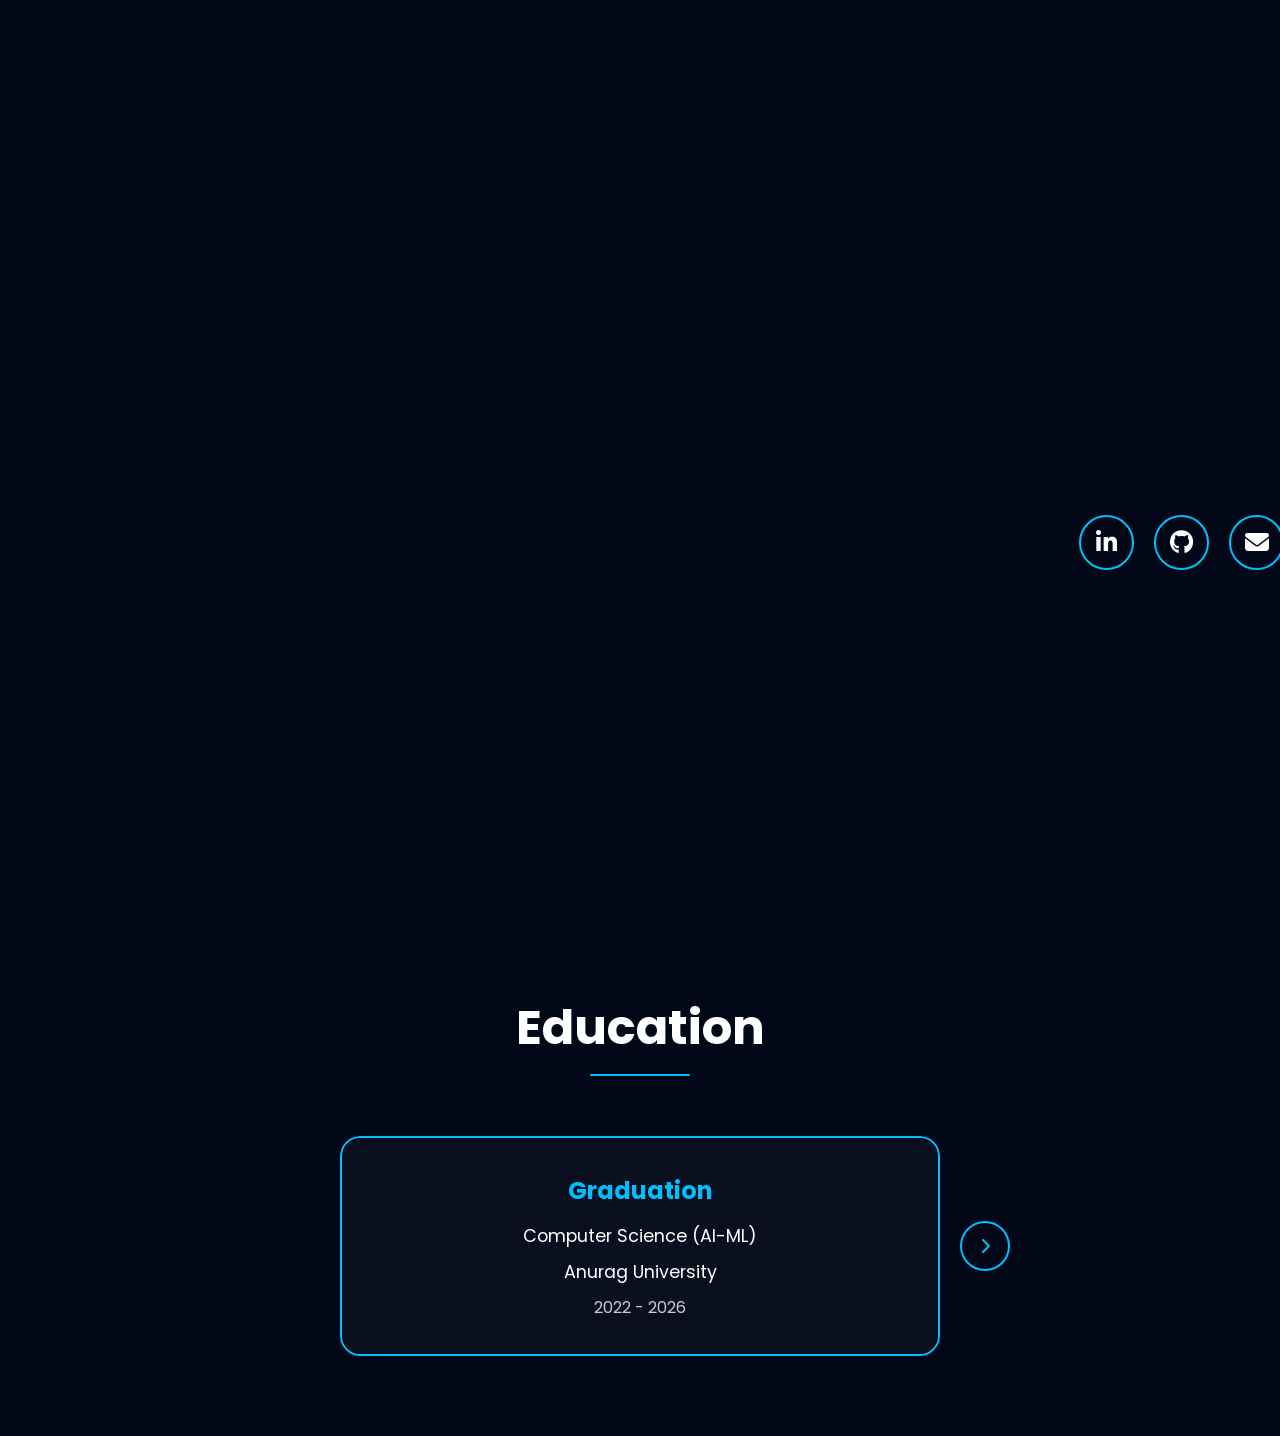
==== Portfolio/index.html @ e8d5b196 "Resume Updated" ====
<!DOCTYPE html>
<html lang="en">

    <head>
        <meta charset="UTF-8">
        <meta name="viewport" content="width=device-width, initial-scale=1.0">
        <title>Abhiram Portfolio</title>

        <link rel="stylesheet"
              href="https://cdnjs.cloudflare.com/ajax/libs/font-awesome/6.5.2/css/all.min.css">

        <link rel="stylesheet" href="style.css">
    </head>

    <body>

        <header>

            <nav class="navbar">


                <div class="logo">
                    Abhiram<span>.</span>
                </div>

                <ul class="nav-menu">
                    <li><a href="#" class="active">Home</a></li>
                    <li><a href="about.html">About</a></li>
                    <li><a href="experience.html">Experience</a></li>
                    <li><a href="projects.html">Projects</a></li>
                    <li><a href="skills.html">Skills</a></li>
                    <li><a href="contact.html">Contact</a></li>    
                </ul>

                
        
            </nav>

        </header>

        <section class="hero">

                <div class="hero-content">

                    <p class="intro">
                        Hello, I'm
                    </p>

                    <h1>
                        Abhiram Pasupunoori
                    </h1>

                    <h2>
                        Computer Science Graduate       
                        <br>(AI-ML)
                    </h2>

                    <p class="description">
                        Passionate about Java development, web technologies,
                        and building practical software solutions. I enjoy
                        turning ideas into clean, efficient and user-friendly
                        applications.
                    </p>

                    <div class="hero-buttons">

                        <a href="projects.html" class="project-btn">
                            <i class="fa-solid fa-arrow-right"></i>
                            View My Projects
                        </a>

                        <a href="https://drive.google.com/file/d/1ygHZJ8LLjUH2ce1LqSnngbZtbEJej1fi/view" download class="download-btn">
                            <i class="fa-solid fa-download"></i>
                             Download Resume
                        </a>

                    </div>

                </div>

                <div class="hero-image">

                    <div class="image-circle">

                        <img src="images/abhi.jpg"
                            alt="Profile Photo">

                    </div>

                    <div class="small-circle"></div>

                    <div class="dots">
                        <span></span>
                        <span></span>
                        <span></span>
                        <span></span>
                        <span></span>
                        <span></span>
                        <span></span>
                        <span></span>
                        <span></span>
                        <span></span>
                        <span></span>
                        <span></span>
                        <span></span>
                        <span></span>
                        <span></span>
                        <span></span>
                        <span></span>
                        <span></span>
                        <span></span>
                        <span></span>
                    </div>

                </div>

                <div class="social-icons">

                    <a href="https://www.linkedin.com/in/abhiram-pasupunoori19/"
                        target="_blank">
                        <i class="fab fa-linkedin-in"></i>
                    </a>

                    <a href="https://github.com/AbhiramPasupunoori"
                        target="_blank">
                        <i class="fab fa-github"></i>
                    </a>

                    <a href="https://mail.google.com/mail/?view=cm&fs=1&to=abhi.ram9258@gmail.com" target="_blank">
                        <i class="fas fa-envelope"></i>
                        </a>
                </div>

                
        </section>

        <section class="education">

                <h2 class="education-title">Education</h2>

                <div class="slider-wrapper">

                <button class="slider-btn prev-btn" onclick="prevSlide()">
                    <i class="fa-solid fa-chevron-left"></i>
                </button>

                <div class="slider-container">

                    <div class="education-slider">

                        <div class="edu-card">
                            <h3>Graduation</h3>
                            <p>Computer Science (AI-ML)</p>
                            <p>Anurag University</p>
                            <span>2022 - 2026</span>
                        </div>

                        <div class="edu-card">
                            <h3>Intermediate</h3>
                            <p>Excellencia Junior College</p>
                            <span>2020 - 2022</span>
                        </div>

                        <div class="edu-card">
                            <h3>Secondary Education</h3>
                            <p>Sree Vidyanikethan International School</p>
                            <span>2019 - 2020</span>
                        </div>

                    </div>

                </div>

                <button class="slider-btn next-btn" onclick="nextSlide()">
                    <i class="fa-solid fa-chevron-right"></i>
                </button>

            </div>

        </section>

        <script>

            const slider = document.querySelector('.education-slider');
            const cards = document.querySelectorAll('.edu-card');

            const prevBtn = document.querySelector('.prev-btn');
            const nextBtn = document.querySelector('.next-btn');

            let currentIndex = 0;

            function updateSlider() {

                slider.style.transform = `translateX(-${currentIndex * 100}%)`;

                prevBtn.style.visibility =
                    currentIndex === 0 ? 'hidden' : 'visible';

                nextBtn.style.visibility =
                    currentIndex === cards.length - 1 ? 'hidden' : 'visible';
            }

            function nextSlide() {
                if (currentIndex < cards.length - 1) {
                    currentIndex++;
                    updateSlider();
                }
            }

            function prevSlide() {
                if (currentIndex > 0) {
                    currentIndex--;
                    updateSlider();
                }
            }

            updateSlider();

        </script>
                
    </body>

</html>
---- Portfolio/style.css ----
@import url('https://fonts.googleapis.com/css2?family=Poppins:wght@300;400;500;600;700;800&display=swap');

/* =========================================================
   GLOBAL STYLES AND VARIABLES
========================================================= */

:root {
    --primary-color: #00BFFF;
    --secondary-color: #0099FF;
    --background-color: #020817;
    --text-color: #ffffff;
    --muted-text: #d1d5db;
    --card-background: rgba(255, 255, 255, 0.03);
    --card-border: rgba(0, 191, 255, 0.25);
    --primary-glow: rgba(0, 191, 255, 0.4);
}

* {
    margin: 0;
    padding: 0;
    box-sizing: border-box;
    font-family: 'Poppins', sans-serif;
    -webkit-tap-highlight-color: transparent;
}

html {
    scroll-behavior: smooth;
}

body {
    background: var(--background-color);
    color: var(--text-color);
    min-height: 100vh;
    overflow-x: hidden;
}

img {
    max-width: 100%;
    display: block;
}

a,
button {
    touch-action: manipulation;
}

button,
input,
textarea {
    font: inherit;
}

/* =========================================================
   DESKTOP VIEW STYLES
========================================================= */

/* =========================
   NAVBAR
========================= */

.navbar {
    width: 90%;
    margin: auto;
    padding: 30px min(80px, 5%);
    display: flex;
    justify-content: space-between;
    align-items: center;
    gap: 30px;
}

.logo {
    font-size: 3rem;
    font-weight: 700;
    color: white;
    text-decoration: none;
    cursor: pointer;
    transition:
        color 0.3s ease,
        opacity 0.3s ease,
        transform 0.3s ease;
}

.logo span {
    color: var(--primary-color);
}

.logo:hover,
.logo:focus-visible {
    color: var(--primary-color);
    opacity: 0.9;
    transform: translateY(-2px);
}

.nav-links,
.nav-menu {
    display: flex;
    align-items: center;
    list-style: none;
    gap: 50px;
}

.nav-links li,
.nav-menu li {
    list-style: none;
}

.nav-links a,
.nav-menu a {
    text-decoration: none;
    color: white;
    font-weight: 600;
    font-size: 1.1rem;
    position: relative;
    transition:
        color 0.3s ease,
        transform 0.3s ease;
}

.nav-menu a {
    font-weight: 500;
}

.nav-links a:hover,
.nav-links a:focus-visible,
.nav-menu a:hover,
.nav-menu a:focus-visible,
.nav-menu a.active {
    color: var(--primary-color);
    transform: translateY(-2px);
}

.nav-links a::after,
.nav-menu a::after {
    content: '';
    position: absolute;
    width: 0;
    height: 2px;
    background: var(--primary-color);
    left: 0;
    bottom: -10px;
    border-radius: 10px;
    transition: width 0.3s ease;
}

.nav-links a:hover::after,
.nav-links a:focus-visible::after,
.nav-menu a:hover::after,
.nav-menu a:focus-visible::after,
.nav-menu a.active::after {
    width: 100%;
}

.resume-nav-btn {
    padding: 15px 30px;
    border: 2px solid var(--primary-color);
    border-radius: 15px;
    color: white;
    text-decoration: none;
    white-space: nowrap;
    transition:
        background-color 0.3s ease,
        color 0.3s ease,
        transform 0.3s ease,
        box-shadow 0.3s ease;
}

.resume-nav-btn:hover,
.resume-nav-btn:focus-visible {
    background: var(--primary-color);
    color: var(--background-color);
    transform: translateY(-4px);
    box-shadow: 0 8px 25px var(--primary-glow);
}

/* =========================
   HERO SECTION
========================= */

.hero {
    width: 90%;
    margin: auto;
    min-height: calc(100vh - 120px);
    display: flex;
    align-items: center;
    justify-content: space-between;
    gap: 50px;
}

.hero-content {
    flex: 1;
}

.intro {
    color: var(--primary-color);
    font-size: 1.5rem;
    margin-bottom: 15px;
}

.hero-content h1 {
    font-size: 4.5rem;
    font-weight: 700;
    line-height: 1.1;
    margin-bottom: 15px;
}

.hero-content h1 span {
    color: var(--primary-color);
}

.hero-content h2 {
    color: var(--primary-color);
    font-size: 2.5rem;
    margin-bottom: 25px;
}

.description {
    color: var(--muted-text);
    font-size: 1.2rem;
    line-height: 1.7;
    max-width: 550px;
    margin-bottom: 40px;
}

/* =========================
   HERO BUTTONS
========================= */

.hero-buttons {
    display: flex;
    flex-direction: row;
    align-items: center;
    justify-content: flex-start;
    gap: 20px;
    margin-top: 40px;
    flex-wrap: nowrap;
    width: 100%;
}

.project-btn,
.download-btn {
    text-decoration: none;
    padding: 18px 30px;
    border-radius: 15px;
    font-size: 1.1rem;
    font-weight: 600;
    white-space: nowrap;
    display: inline-flex;
    align-items: center;
    justify-content: center;
    gap: 10px;
    position: relative;
    overflow: hidden;
    transition:
        transform 0.3s ease,
        color 0.3s ease,
        background-color 0.3s ease,
        border-color 0.3s ease,
        box-shadow 0.3s ease;
}

.project-btn {
    background: linear-gradient(
        90deg,
        var(--primary-color),
        var(--secondary-color)
    );
    color: white;
    border: 2px solid transparent;
}

.download-btn {
    border: 2px solid var(--primary-color);
    color: white;
    background: transparent;
}

.project-btn::before,
.download-btn::before {
    content: '';
    position: absolute;
    top: 0;
    left: -120%;
    width: 100%;
    height: 100%;
    background: linear-gradient(
        90deg,
        transparent,
        rgba(255, 255, 255, 0.25),
        transparent
    );
    transition: left 0.6s ease;
}

.project-btn:hover::before,
.project-btn:focus-visible::before,
.download-btn:hover::before,
.download-btn:focus-visible::before {
    left: 120%;
}

.project-btn:hover,
.project-btn:focus-visible,
.download-btn:hover,
.download-btn:focus-visible {
    transform: translateY(-5px);
    box-shadow: 0 10px 30px var(--primary-glow);
}

.download-btn:hover,
.download-btn:focus-visible {
    background: var(--primary-color);
    color: var(--background-color);
}

/* =========================
   SOCIAL ICONS
========================= */

.social-icons {
    display: flex;
    gap: 20px;
    margin-top: 40px;
}

.social-icons a {
    width: 55px;
    height: 55px;
    border: 2px solid var(--primary-color);
    border-radius: 50%;
    display: flex;
    justify-content: center;
    align-items: center;
    color: white;
    font-size: 24px;
    text-decoration: none;
    transition:
        background-color 0.3s ease,
        color 0.3s ease,
        transform 0.3s ease,
        box-shadow 0.3s ease;
}

.social-icons a:hover,
.social-icons a:focus-visible {
    background: var(--primary-color);
    color: var(--background-color);
    transform: translateY(-5px) rotate(5deg);
    box-shadow: 0 8px 25px var(--primary-glow);
}

/* =========================
   HERO IMAGE
========================= */

.hero-image {
    --profile-size: 350px;

    flex: 1;
    margin-left: 40px;
    display: flex;
    justify-content: center;
    align-items: center;
    position: relative;
    min-height: var(--profile-size);
    isolation: isolate;
}

.image-circle {
    width: var(--profile-size);
    height: var(--profile-size);
    border-radius: 50%;
    border: 5px solid #66D9FF;
    overflow: hidden;
    box-shadow:
        0 0 20px var(--primary-color),
        0 0 50px rgba(0, 191, 255, 0.5);
    animation: float 4s ease-in-out infinite;
    position: relative;
    z-index: 1;
    transition:
        transform 0.4s ease,
        box-shadow 0.4s ease;
}

.image-circle:hover,
.image-circle:focus-within {
    box-shadow:
        0 0 30px var(--primary-color),
        0 0 70px rgba(0, 191, 255, 0.65);
}

.image-circle img {
    width: 100%;
    height: 100%;
    object-fit: cover;
    transition: transform 0.5s ease;
}

.image-circle:hover img,
.image-circle:focus-within img {
    transform: scale(1.05);
}

.small-circle {
    width: calc(var(--profile-size) * 0.18);
    height: calc(var(--profile-size) * 0.18);
    border-radius: 50%;
    background: #008CFF;
    position: absolute;
    left: calc(
        50% - (var(--profile-size) / 2) -
        (var(--profile-size) * 0.03)
    );
    bottom: calc(
        50% - (var(--profile-size) / 2) +
        (var(--profile-size) * 0.12)
    );
    box-shadow: 0 0 25px var(--primary-color);
    z-index: 3;
    pointer-events: none;
    animation: pulseGlow 2.5s ease-in-out infinite;
}

.dots {
    position: absolute;
    top: calc(
        50% - (var(--profile-size) / 2) +
        (var(--profile-size) * 0.18)
    );
    right: calc(
        50% - (var(--profile-size) / 2) -
        (var(--profile-size) * 0.09)
    );
    display: grid;
    grid-template-columns: repeat(
        5,
        calc(var(--profile-size) * 0.043)
    );
    gap: calc(var(--profile-size) * 0.051);
    z-index: 2;
    pointer-events: none;
}

.dots span {
    width: calc(var(--profile-size) * 0.02);
    height: calc(var(--profile-size) * 0.02);
    border-radius: 50%;
    background: var(--primary-color);
    animation: dotsPulse 1.8s ease-in-out infinite;
}

.dots span:nth-child(2n) {
    animation-delay: 0.2s;
}

.dots span:nth-child(3n) {
    animation-delay: 0.4s;
}

/* =========================
   SECTION HEADINGS
========================= */

.section-heading,
.education-title,
.about-title,
.section-title,
.experience-title,
.projects-title,
.skills-title,
.contact-title {
    text-align: center;
    font-size: 3rem;
    color: white;
    margin-bottom: 60px;
    position: relative;
}

.section-heading::after,
.education-title::after,
.about-title::after,
.section-title::after,
.experience-title::after,
.projects-title::after,
.skills-title::after,
.contact-title::after {
    content: '';
    display: block;
    width: 100px;
    height: 2px;
    background: var(--primary-color);
    margin: 10px auto 0;
    border-radius: 10px;
}

/* =========================
   EDUCATION SECTION
========================= */

.education {
    padding: 80px 10%;
    display: flex;
    flex-direction: column;
    align-items: center;
}

.slider-wrapper {
    display: flex;
    align-items: center;
    justify-content: center;
    gap: 20px;
    width: 100%;
}

.slider-container {
    width: 100%;
    max-width: 600px;
    overflow: hidden;
    border-radius: 20px;
}

.education-slider {
    display: flex;
    transition: transform 0.5s ease;
    will-change: transform;
}

.edu-card {
    min-width: 100%;
    height: 220px;
    background: var(--card-background);
    border: 2px solid var(--primary-color);
    border-radius: 20px;
    display: flex;
    flex-direction: column;
    justify-content: center;
    align-items: center;
    text-align: center;
    padding: 25px;
    transition:
        transform 0.35s ease,
        box-shadow 0.35s ease,
        background-color 0.35s ease;
}

.edu-card:hover,
.edu-card:focus-within {
    transform: translateY(-6px);
    background: rgba(0, 191, 255, 0.06);
    box-shadow: 0 10px 30px var(--primary-glow);
}

.edu-card h3 {
    color: var(--primary-color);
    font-size: 1.5rem;
    margin-bottom: 15px;
}

.edu-card p {
    color: white;
    font-size: 1.1rem;
    margin-bottom: 10px;
}

.edu-card span {
    color: #cccccc;
}

.slider-btn {
    width: 50px;
    height: 50px;
    min-width: 50px;
    padding: 0;
    border-radius: 50%;
    border: 2px solid var(--primary-color);
    background: transparent;
    color: var(--primary-color);
    cursor: pointer;
    flex-shrink: 0;
    display: inline-flex;
    align-items: center;
    justify-content: center;
    line-height: 1;
    transition:
        background-color 0.3s ease,
        color 0.3s ease,
        transform 0.3s ease,
        box-shadow 0.3s ease;
}

.slider-btn:hover,
.slider-btn:focus-visible {
    background: var(--primary-color);
    color: var(--background-color);
    transform: scale(1.08);
    box-shadow: 0 6px 20px var(--primary-glow);
}

/* =========================
   ABOUT SECTION
========================= */

.about-section {
    padding: 120px 10% 60px;
    text-align: center;
}

.about-subtitle {
    color: var(--primary-color);
    margin-bottom: 50px;
    font-size: 1.5rem;
}

.about-content {
    max-width: 900px;
    margin: auto;
}

.about-content p {
    color: var(--muted-text);
    font-size: 1.15rem;
    line-height: 1.9;
    margin-bottom: 25px;
    transition:
        color 0.3s ease,
        transform 0.3s ease;
}

.about-content p:hover {
    color: white;
    transform: translateY(-2px);
}

/* =========================
   HOBBIES SECTION
========================= */

.hobbies {
    padding: 80px 10%;
}

.hobbies-container {
    display: grid;
    grid-template-columns: repeat(
        auto-fit,
        minmax(280px, 1fr)
    );
    gap: 30px;
    max-width: 1000px;
    margin: 0 auto;
}

.hobby-card {
    background: rgba(255, 255, 255, 0.05);
    border: 2px solid rgba(0, 191, 255, 0.3);
    border-radius: 20px;
    padding: 30px 25px;
    text-align: center;
    color: white;
    backdrop-filter: blur(10px);
    -webkit-backdrop-filter: blur(10px);
    transition:
        transform 0.35s ease,
        border-color 0.35s ease,
        box-shadow 0.35s ease,
        background-color 0.35s ease;
}

.hobby-card:hover,
.hobby-card:focus-within {
    transform: translateY(-8px);
    border-color: var(--primary-color);
    background: rgba(0, 191, 255, 0.07);
    box-shadow: 0 0 20px rgba(0, 191, 255, 0.4);
}

.hobby-card i {
    font-size: 2rem;
    color: var(--primary-color);
    margin-bottom: 15px;
    transition: transform 0.35s ease;
}

.hobby-card:hover i,
.hobby-card:focus-within i {
    transform: scale(1.15) rotate(5deg);
}

.hobby-card p {
    color: var(--muted-text);
    line-height: 1.6;
}

/* =========================
   CERTIFICATIONS SECTION
========================= */

.certifications {
    padding: 80px 10%;
}

.certificate-container {
    display: grid;
    grid-template-columns: repeat(
        auto-fit,
        minmax(250px, 1fr)
    );
    gap: 30px;
    max-width: 1400px;
    margin: 0 auto;
}

.certificate-card {
    background: var(--card-background);
    border: 2px solid rgba(0, 191, 255, 0.3);
    border-radius: 25px;
    padding: 40px 30px;
    text-align: center;
    backdrop-filter: blur(10px);
    -webkit-backdrop-filter: blur(10px);
    transition:
        transform 0.35s ease,
        border-color 0.35s ease,
        box-shadow 0.35s ease,
        background-color 0.35s ease;
}

.certificate-card:hover,
.certificate-card:focus-within {
    transform: translateY(-10px);
    border-color: var(--primary-color);
    background: rgba(0, 191, 255, 0.06);
    box-shadow: 0 0 25px rgba(0, 191, 255, 0.4);
}

.certificate-card i {
    font-size: 3rem;
    color: var(--primary-color);
    margin-bottom: 20px;
    transition: transform 0.35s ease;
}

.certificate-card:hover i,
.certificate-card:focus-within i {
    transform: translateY(-5px) scale(1.1);
}

.certificate-card h3 {
    margin-bottom: 15px;
}

.certificate-card p {
    color: #cccccc;
}

/* =========================
   EXPERIENCE SECTION
========================= */

.experience {
    padding: 120px 10%;
}

.experience-title {
    margin-bottom: 80px;
}

.experience-container {
    position: relative;
    max-width: 1000px;
    margin: auto;
}

.experience-container::before {
    content: '';
    position: absolute;
    left: 30px;
    top: 0;
    width: 4px;
    height: 100%;
    background: rgba(0, 191, 255, 0.3);
    border-radius: 10px;
}

.experience-card {
    position: relative;
    margin-bottom: 50px;
    margin-left: 80px;
    padding: 30px;
    background: var(--card-background);
    border: 2px solid rgba(0, 191, 255, 0.2);
    border-radius: 20px;
    transition:
        transform 0.35s ease,
        border-color 0.35s ease,
        box-shadow 0.35s ease,
        background-color 0.35s ease;
}

.experience-card:hover,
.experience-card:focus-within {
    transform: translateY(-10px);
    border-color: var(--primary-color);
    background: rgba(0, 191, 255, 0.05);
    box-shadow: 0 0 20px rgba(0, 191, 255, 0.3);
}

.experience-icon {
    position: absolute;
    left: -67px;
    top: 35px;
    width: 50px;
    height: 50px;
    border-radius: 50%;
    background: var(--primary-color);
    display: flex;
    align-items: center;
    justify-content: center;
    color: white;
    box-shadow: 0 0 18px rgba(0, 191, 255, 0.5);
    transition:
        transform 0.35s ease,
        box-shadow 0.35s ease;
}

.experience-card:hover .experience-icon,
.experience-card:focus-within .experience-icon {
    transform: scale(1.1) rotate(8deg);
    box-shadow: 0 0 28px rgba(0, 191, 255, 0.75);
}

.experience-header {
    display: flex;
    justify-content: space-between;
    align-items: center;
    width: 100%;
    flex-wrap: wrap;
    gap: 10px;
}

.experience-header h2 {
    margin: 0;
}

.experience-date {
    color: var(--primary-color);
    font-weight: 600;
}

.experience-content h2 {
    margin: 15px 0 5px;
}

.experience-content h3 {
    color: var(--muted-text);
    margin-bottom: 15px;
}

.experience-content p {
    color: var(--muted-text);
    line-height: 1.8;
}

/* =========================
   PROJECTS SECTION
========================= */

.projects {
    padding: 120px 10%;
    min-height: 100vh;
}

.projects-title {
    margin-bottom: 80px;
}

.projects-container {
    display: grid;
    grid-template-columns: repeat(2, 1fr);
    gap: 35px;
}

.project-card {
    background: var(--card-background);
    border: 2px solid rgba(0, 191, 255, 0.2);
    border-radius: 25px;
    padding: 35px;
    backdrop-filter: blur(10px);
    -webkit-backdrop-filter: blur(10px);
    text-align: center;
    position: relative;
    overflow: hidden;
    transition:
        transform 0.35s ease,
        border-color 0.35s ease,
        box-shadow 0.35s ease,
        background-color 0.35s ease;
}

.project-card::before {
    content: '';
    position: absolute;
    top: -100%;
    left: -100%;
    width: 200%;
    height: 200%;
    background: radial-gradient(
        circle,
        rgba(0, 191, 255, 0.08),
        transparent 55%
    );
    opacity: 0;
    transition:
        opacity 0.4s ease,
        transform 0.4s ease;
}

.project-card:hover,
.project-card:focus-within {
    transform: translateY(-10px);
    border-color: var(--primary-color);
    background: rgba(0, 191, 255, 0.04);
    box-shadow: 0 0 25px rgba(0, 191, 255, 0.3);
}

.project-card:hover::before,
.project-card:focus-within::before {
    opacity: 1;
    transform: translate(20%, 20%);
}

.project-content {
    display: flex;
    flex-direction: column;
    align-items: center;
    position: relative;
    z-index: 1;
}

.project-content h2 {
    margin-bottom: 20px;
    font-size: 1.8rem;
}

.project-link {
    text-decoration: none;
    color: var(--primary-color);
    display: inline-flex;
    align-items: center;
    gap: 10px;
    transition:
        color 0.3s ease,
        transform 0.3s ease;
}

.project-link:hover,
.project-link:focus-visible {
    color: white;
    transform: translateY(-2px);
}

.project-link i {
    font-size: 0.9rem;
    transition: transform 0.3s ease;
}

.project-link:hover i,
.project-link:focus-visible i {
    transform: translateX(5px);
}

.project-content p {
    color: var(--muted-text);
    line-height: 1.8;
    margin-bottom: 25px;
    max-width: 90%;
}

.tech-stack {
    display: flex;
    justify-content: center;
    flex-wrap: wrap;
    gap: 12px;
}

.tech-stack span {
    background: rgba(0, 191, 255, 0.15);
    color: var(--primary-color);
    padding: 8px 16px;
    border-radius: 20px;
    font-size: 0.9rem;
    font-weight: 500;
    transition:
        background-color 0.3s ease,
        color 0.3s ease,
        transform 0.3s ease,
        box-shadow 0.3s ease;
}

.tech-stack span:hover,
.tech-stack span:focus-visible {
    background: var(--primary-color);
    color: white;
    transform: translateY(-3px);
    box-shadow: 0 5px 15px rgba(0, 191, 255, 0.3);
}

/* =========================
   SKILLS SECTION
========================= */

.skills {
    padding: 120px 10%;
    min-height: 100vh;
}

.skills-container {
    display: grid;
    grid-template-columns: repeat(
        auto-fit,
        minmax(280px, 1fr)
    );
    gap: 35px;
}

.skill-card {
    background: var(--card-background);
    border: 2px solid rgba(0, 191, 255, 0.2);
    border-radius: 25px;
    padding: 40px 30px;
    text-align: center;
    transition:
        transform 0.35s ease,
        border-color 0.35s ease,
        box-shadow 0.35s ease,
        background-color 0.35s ease;
}

.skill-card:hover,
.skill-card:focus-within {
    transform: translateY(-10px);
    border-color: var(--primary-color);
    background: rgba(0, 191, 255, 0.05);
    box-shadow: 0 0 25px rgba(0, 191, 255, 0.3);
}

.skill-card i {
    font-size: 3rem;
    color: var(--primary-color);
    margin-bottom: 25px;
    transition: transform 0.35s ease;
}

.skill-card:hover i,
.skill-card:focus-within i {
    transform: scale(1.12) rotate(5deg);
}

.skill-card h2 {
    margin-bottom: 25px;
    font-size: 1.5rem;
    color: white;
}

.skill-tags {
    display: flex;
    flex-wrap: wrap;
    justify-content: center;
    gap: 12px;
}

.skill-tags span {
    background: rgba(0, 191, 255, 0.15);
    color: var(--primary-color);
    padding: 10px 18px;
    border-radius: 25px;
    font-size: 0.9rem;
    transition:
        background-color 0.3s ease,
        color 0.3s ease,
        transform 0.3s ease,
        box-shadow 0.3s ease;
}

.skill-tags span:hover,
.skill-tags span:focus-visible {
    background: var(--primary-color);
    color: white;
    transform: translateY(-3px);
    box-shadow: 0 5px 15px rgba(0, 191, 255, 0.25);
}

/* =========================
   FORMS
========================= */

input,
textarea {
    width: 100%;
    padding: 13px 15px;
    margin-top: 10px;
    margin-bottom: 20px;
    color: white;
    background: rgba(255, 255, 255, 0.04);
    border: 2px solid rgba(0, 191, 255, 0.25);
    border-radius: 12px;
    outline: none;
    resize: vertical;
    transition:
        border-color 0.3s ease,
        box-shadow 0.3s ease,
        background-color 0.3s ease;
}

input:focus,
textarea:focus {
    border-color: var(--primary-color);
    background: rgba(0, 191, 255, 0.05);
    box-shadow: 0 0 18px rgba(0, 191, 255, 0.25);
}

button {
    padding: 10px 20px;
    border: none;
    border-radius: 25px;
    cursor: pointer;
    transition:
        transform 0.3s ease,
        background-color 0.3s ease,
        color 0.3s ease,
        box-shadow 0.3s ease;
}

button:hover,
button:focus-visible {
    transform: scale(1.05);
}

/* =========================
   CONTACT SECTION
========================= */

.contact {
    padding: 120px 10%;
    min-height: 100vh;
}

.contact-subtitle {
    text-align: center;
    max-width: 700px;
    margin: 0 auto 60px;
    color: var(--muted-text);
}

.contact-container {
    display: grid !important;
    grid-template-columns: repeat(
        auto-fit,
        minmax(280px, 1fr)
    ) !important;
    gap: 30px;
    max-width: 1000px;
    margin: 0 auto;
}

.contact-card {
    width: 100%;
    display: flex;
    align-items: center;
    gap: 20px;
    padding: 30px;
    background: var(--card-background);
    border: 2px solid rgba(0, 191, 255, 0.2);
    border-radius: 20px;
    transition:
        transform 0.35s ease,
        border-color 0.35s ease,
        box-shadow 0.35s ease,
        background-color 0.35s ease;
}

.contact-card:hover,
.contact-card:focus-within {
    transform: translateY(-10px);
    border-color: var(--primary-color);
    background: rgba(0, 191, 255, 0.05);
    box-shadow: 0 0 20px rgba(0, 191, 255, 0.3);
}

.contact-card i {
    font-size: 2rem;
    color: var(--primary-color);
    transition: transform 0.35s ease;
}

.contact-card:hover i,
.contact-card:focus-within i {
    transform: scale(1.15) rotate(5deg);
}

.contact-card h3 {
    margin-bottom: 5px;
    color: white;
}

.contact-card p,
.contact-card a {
    color: var(--muted-text);
    text-decoration: none;
}

.contact-card a {
    transition: color 0.3s ease;
}

.contact-card a:hover,
.contact-card a:focus-visible {
    color: var(--primary-color);
}

/* =========================
   THEME BUTTON
========================= */

#theme-toggle {
    font-family:
        Arial,
        "Apple Color Emoji",
        "Segoe UI Emoji",
        sans-serif;
    font-size: 24px;
    transition:
        transform 0.3s ease,
        color 0.3s ease,
        background-color 0.3s ease;
}

#theme-toggle:hover,
#theme-toggle:focus-visible {
    transform: rotate(20deg) scale(1.1);
}

/* =========================================================
   GENERAL ANIMATIONS
========================================================= */

@keyframes float {
    0%,
    100% {
        transform: translateY(0);
    }

    50% {
        transform: translateY(-15px);
    }
}

@keyframes fadeIn {
    from {
        opacity: 0;
        transform: translateY(30px);
    }

    to {
        opacity: 1;
        transform: translateY(0);
    }
}

@keyframes smoothAppear {
    from {
        opacity: 0;
        transform: translateY(30px);
    }

    to {
        opacity: 1;
        transform: translateY(0);
    }
}

@keyframes pulseGlow {
    0%,
    100% {
        transform: scale(1);
        box-shadow: 0 0 20px var(--primary-color);
    }

    50% {
        transform: scale(1.08);
        box-shadow: 0 0 35px var(--primary-color);
    }
}

@keyframes dotsPulse {
    0%,
    100% {
        opacity: 0.45;
        transform: scale(0.8);
    }

    50% {
        opacity: 1;
        transform: scale(1.15);
    }
}

/* =========================================================
   TABLET AND SMALL LAPTOP VIEW
   1200px AND BELOW
========================================================= */

@media (max-width: 1200px) {
    .navbar {
        flex-direction: column;
        gap: 25px;
    }

    .nav-menu,
    .nav-links {
        flex-wrap: wrap;
        justify-content: center;
        gap: 25px;
    }

    .hero {
        flex-direction: column;
        text-align: center;
        padding: 50px 0;
        min-height: auto;
    }

    .hero-content {
        order: 3;
    }

    .hero-image {
        --profile-size: min(350px, 74vw);

        order: 2;
        margin-left: 0;
        width: 100%;
        flex: 0 0 auto;
        margin-top: 10px;
    }

    .hero-buttons,
    .social-icons {
        justify-content: center;
    }

    .social-icons {
        order: 1;
        margin: 10px 0 5px;
    }

    .description {
        margin-left: auto;
        margin-right: auto;
    }

    .hero-content h1 {
        font-size: 4rem;
    }

    .hero-content h2 {
        font-size: 2.5rem;
    }
}

/* =========================================================
   TABLET VIEW
   992px AND BELOW
========================================================= */

@media (max-width: 992px) {
    .projects-container {
        grid-template-columns: 1fr;
    }

    .projects,
    .skills,
    .contact,
    .experience,
    .about-section,
    .certifications,
    .hobbies {
        padding-left: 5%;
        padding-right: 5%;
    }

    .projects,
    .skills,
    .contact,
    .experience,
    .about-section {
        padding-top: 80px;
        padding-bottom: 80px;
    }

    .section-heading,
    .education-title,
    .about-title,
    .section-title,
    .experience-title,
    .projects-title,
    .skills-title,
    .contact-title {
        font-size: 2.5rem;
    }
}

/* =========================================================
   MOBILE VIEW
   768px AND BELOW
========================================================= */

@media (max-width: 768px) {
    .navbar {
        width: 100%;
        padding: 24px 6% 10px;
    }

    .logo {
        font-size: 2.6rem;
    }

    .nav-menu,
    .nav-links {
        gap: 22px 28px;
        max-width: 430px;
    }

    .nav-menu a,
    .nav-links a {
        font-size: 1rem;
    }

    .resume-nav-btn {
        padding: 12px 23px;
        border-radius: 13px;
    }

    .hero {
        width: 100%;
        gap: 32px;
        padding: 38px 6% 64px;
    }

    .hero-content h1 {
        font-size: 3rem;
    }

    .hero-content h2 {
        font-size: 2rem;
    }

    .intro {
        font-size: 1.3rem;
    }

    .description {
        font-size: 1.1rem;
    }

    .project-btn,
    .download-btn {
        padding: 14px 22px;
        border-radius: 13px;
        font-size: 1rem;
    }

    .hero-image {
        --profile-size: min(310px, 78vw);

        overflow: visible;
    }

    .small-circle {
        width: calc(var(--profile-size) * 0.18);
        height: calc(var(--profile-size) * 0.18);
        left: calc(
            50% - (var(--profile-size) / 2) -
            (var(--profile-size) * 0.03)
        );
        bottom: calc(
            50% - (var(--profile-size) / 2) +
            (var(--profile-size) * 0.12)
        );
    }

    .dots {
        top: calc(
            50% - (var(--profile-size) / 2) +
            (var(--profile-size) * 0.18)
        );
        right: calc(
            50% - (var(--profile-size) / 2) -
            (var(--profile-size) * 0.09)
        );
    }

    .social-icons {
        gap: 18px;
    }

    .social-icons a {
        width: 52px;
        height: 52px;
        font-size: 22px;
    }

    .education {
        padding: 70px 5%;
    }

    .slider-wrapper {
        position: relative;
        max-width: 430px;
        gap: 0;
        flex-wrap: nowrap;
        justify-content: center;
        padding: 0 40px;
    }

    .slider-container {
        flex: 1 1 auto;
        max-width: 100%;
    }

    .edu-card {
        min-height: 285px;
        height: auto;
        padding: 36px 28px;
        border-radius: 24px;
    }

    .edu-card h3 {
        font-size: 1.65rem;
    }

    .edu-card p {
        font-size: 1.18rem;
    }

    .slider-btn {
        position: absolute;
        top: 50%;
        z-index: 3;
        width: 34px;
        height: 34px;
        min-width: 34px;
        font-size: 0.8rem;
        background: var(--background-color);
        transform: translateY(-50%);
    }

    .slider-btn:hover,
    .slider-btn:focus-visible,
    .slider-btn:active {
        transform: translateY(-50%) scale(1.08);
    }

    .prev-btn {
        left: 0;
    }

    .next-btn {
        right: 0;
    }

    .experience-container::before {
        left: 20px;
    }

    .experience-card {
        margin-left: 50px;
        padding: 20px;
    }

    .experience-icon {
        left: -45px;
        width: 40px;
        height: 40px;
        font-size: 0.9rem;
    }

    .project-card {
        padding: 25px;
    }

    .project-content h2 {
        font-size: 1.5rem;
    }

    .project-content p {
        font-size: 0.95rem;
        max-width: 100%;
    }

    .contact-card {
        padding: 24px 20px;
    }

    /* MOBILE HOME PAGE LOAD ANIMATIONS */

    .navbar {
        animation: mobileFadeDown 0.7s ease-out both;
    }

    .hero-image {
        animation: mobileFadeUp 0.8s ease-out 0.15s both;
    }

    .hero-content .intro {
        animation: mobileFadeUp 0.7s ease-out 0.25s both;
    }

    .hero-content h1 {
        animation: mobileFadeUp 0.7s ease-out 0.35s both;
    }

    .hero-content h2 {
        animation: mobileFadeUp 0.7s ease-out 0.45s both;
    }

    .hero-content .description {
        animation: mobileFadeUp 0.7s ease-out 0.55s both;
    }

    .hero-content .hero-buttons {
        animation: mobileFadeUp 0.7s ease-out 0.65s both;
    }

    .hero-content .social-icons {
        animation: mobileFadeUp 0.7s ease-out 0.75s both;
    }

    /* MOBILE TAP ANIMATIONS */

    .logo:active {
        color: var(--primary-color);
        opacity: 0.9;
        transform: scale(0.97);
    }

    .nav-menu a:active,
    .nav-links a:active {
        color: var(--primary-color);
        transform: translateY(-2px);
    }

    .nav-menu a:active::after,
    .nav-links a:active::after {
        width: 100%;
    }

    .resume-nav-btn:active {
        background: var(--primary-color);
        color: var(--background-color);
        transform: translateY(-3px) scale(0.98);
    }

    .project-btn:active,
    .download-btn:active {
        transform: translateY(-4px) scale(0.97);
        box-shadow: 0 8px 25px var(--primary-glow);
    }

    .download-btn:active {
        background: var(--primary-color);
        color: var(--background-color);
    }

    .social-icons a:active {
        background: var(--primary-color);
        color: var(--background-color);
        transform: translateY(-4px) scale(0.95);
        box-shadow: 0 8px 25px var(--primary-glow);
    }

    .image-circle:active {
        box-shadow:
            0 0 30px var(--primary-color),
            0 0 70px rgba(0, 191, 255, 0.65);
    }

    .image-circle:active img {
        transform: scale(1.05);
    }

    .edu-card:active {
        transform: translateY(-6px);
        background: rgba(0, 191, 255, 0.06);
        box-shadow: 0 10px 30px var(--primary-glow);
    }

    .hobby-card:active {
        transform: translateY(-8px);
        border-color: var(--primary-color);
        background: rgba(0, 191, 255, 0.07);
        box-shadow: 0 0 20px rgba(0, 191, 255, 0.4);
    }

    .hobby-card:active i {
        transform: scale(1.15) rotate(5deg);
    }

    .certificate-card:active,
    .experience-card:active,
    .project-card:active,
    .skill-card:active {
        transform: translateY(-8px);
        border-color: var(--primary-color);
        background: rgba(0, 191, 255, 0.05);
        box-shadow: 0 0 25px rgba(0, 191, 255, 0.3);
    }

    .certificate-card:active i,
    .skill-card:active i {
        transform: scale(1.1) rotate(5deg);
    }

    .experience-card:active .experience-icon {
        transform: scale(1.1) rotate(8deg);
    }

    .contact-card:active {
        transform: translateY(-8px);
        border-color: var(--primary-color);
        background: rgba(0, 191, 255, 0.05);
        box-shadow: 0 0 20px rgba(0, 191, 255, 0.3);
    }

    .contact-card:active i {
        transform: scale(1.15) rotate(5deg);
    }

    .project-link:active {
        color: white;
        transform: translateY(-2px);
    }

    .project-link:active i {
        transform: translateX(5px);
    }

    .contact-card a:active {
        color: var(--primary-color);
    }

    .tech-stack span:active,
    .skill-tags span:active {
        background: var(--primary-color);
        color: white;
        transform: translateY(-3px) scale(0.97);
    }

    button:not(.slider-btn):active {
        transform: scale(0.97);
    }
}

/* =========================================================
   SMALL MOBILE VIEW
   480px AND BELOW
========================================================= */

@media (max-width: 480px) {
    .navbar {
        gap: 20px;
        padding-left: 5%;
        padding-right: 5%;
    }

    .logo {
        font-size: 2.25rem;
    }

    .nav-menu,
    .nav-links {
        gap: 18px 22px;
    }

    .nav-menu a,
    .nav-links a {
        font-size: 0.95rem;
    }

    .section-heading,
    .education-title,
    .about-title,
    .section-title,
    .experience-title,
    .projects-title,
    .skills-title,
    .contact-title {
        font-size: 2rem;
        margin-bottom: 45px;
    }

    .hero {
        padding: 30px 5% 56px;
    }

    .hero-content h1 {
        font-size: 2.5rem;
    }

    .hero-content h2 {
        font-size: 1.7rem;
    }

    .intro {
        font-size: 1.15rem;
    }

    .description {
        font-size: 1rem;
        line-height: 1.65;
    }

    .hero-image {
        --profile-size: min(280px, 82vw);
    }

    .education {
        padding-left: 2%;
        padding-right: 2%;
    }

    .slider-wrapper {
        padding: 0 38px;
    }

    .edu-card {
        min-height: 300px;
        padding: 38px 24px;
    }

    .edu-card h3 {
        font-size: 1.4rem;
    }

    .edu-card p {
        font-size: 1rem;
    }

    .slider-btn {
        width: 32px;
        height: 32px;
        min-width: 32px;
        font-size: 0.75rem;
    }

    .hero-buttons {
        flex-direction: column;
        width: 100%;
        max-width: 270px;
        margin-left: auto;
        margin-right: auto;
        gap: 14px;
    }

    .project-btn,
    .download-btn {
        width: min(100%, 245px);
        padding: 12px 16px;
        border-radius: 12px;
        font-size: 0.92rem;
        gap: 8px;
    }

    .social-icons a {
        width: 48px;
        height: 48px;
        font-size: 20px;
    }

    .experience-card {
        margin-left: 40px;
    }

    .experience-icon {
        left: -40px;
    }

    .experience-header {
        align-items: flex-start;
        flex-direction: column;
    }

    .project-card,
    .skill-card,
    .certificate-card {
        padding: 25px 20px;
    }

    .tech-stack span {
        padding: 6px 12px;
        font-size: 0.8rem;
    }

    .skill-tags span {
        padding: 8px 13px;
        font-size: 0.82rem;
    }

    .contact-container {
        grid-template-columns: 1fr !important;
    }

    .contact-card {
        gap: 15px;
    }

    .contact-card i {
        font-size: 1.7rem;
    }
}

/* =========================================================
   MOBILE ANIMATION KEYFRAMES
========================================================= */

@keyframes mobileFadeUp {
    from {
        opacity: 0;
        transform: translateY(35px);
    }

    to {
        opacity: 1;
        transform: translateY(0);
    }
}

@keyframes mobileFadeDown {
    from {
        opacity: 0;
        transform: translateY(-30px);
    }

    to {
        opacity: 1;
        transform: translateY(0);
    }
}

/* =========================================================
   TOUCH DEVICE INTERACTIONS
========================================================= */

@media (hover: none) and (pointer: coarse) {
    .logo:active {
        color: var(--primary-color);
        transform: scale(0.97);
    }

    .nav-menu a:active,
    .nav-links a:active {
        color: var(--primary-color);
    }

    .nav-menu a:active::after,
    .nav-links a:active::after {
        width: 100%;
    }

    .resume-nav-btn:active {
        background: var(--primary-color);
        color: var(--background-color);
        transform: translateY(-3px) scale(0.97);
    }

    .project-btn:active,
    .download-btn:active {
        transform: translateY(-4px) scale(0.97);
        box-shadow: 0 8px 25px var(--primary-glow);
    }

    .download-btn:active {
        background: var(--primary-color);
        color: var(--background-color);
    }

    .social-icons a:active {
        background: var(--primary-color);
        color: var(--background-color);
        transform: translateY(-4px) scale(0.95);
    }

    .slider-btn:active {
        background: var(--primary-color);
        color: var(--background-color);
    }

    .hobby-card:active,
    .certificate-card:active,
    .experience-card:active,
    .project-card:active,
    .skill-card:active,
    .contact-card:active,
    .edu-card:active {
        border-color: var(--primary-color);
        transform: translateY(-7px);
        box-shadow: 0 0 23px rgba(0, 191, 255, 0.35);
    }

    .project-link:active,
    .contact-card a:active {
        color: white;
    }

    .project-link:active i {
        transform: translateX(5px);
    }

    .tech-stack span:active,
    .skill-tags span:active {
        background: var(--primary-color);
        color: white;
        transform: translateY(-3px) scale(0.97);
    }
}

/* =========================================================
   DESKTOP HOME PAGE ANIMATION
   SAME FADE-UP STYLE AS MOBILE VIEW
========================================================= */

@media screen and (min-width: 769px) {
    /*
       Remove conflicting parent animations.
       Individual home-page elements animate separately.
    */

    .hero-content {
        opacity: 1 !important;
        transform: none !important;
        animation: none !important;
    }

    /* Navbar entrance */

    .navbar {
        opacity: 0;
        transform: translateY(-30px);
        animation:
            desktopHomeNavReveal
            0.8s
            ease-out
            forwards !important;
    }

    /* Logo entrance */

    .logo {
        opacity: 0;
        transform: translateY(-20px);
        animation:
            desktopHomeFadeDown
            0.6s
            ease-out
            0.15s
            forwards !important;
    }

    /* Navigation links entrance */

    .nav-menu li,
    .nav-links li {
        opacity: 0;
        transform: translateY(-20px);
        animation:
            desktopHomeFadeDown
            0.6s
            ease-out
            forwards !important;
    }

    .nav-menu li:nth-child(1),
    .nav-links li:nth-child(1) {
        animation-delay: 0.2s !important;
    }

    .nav-menu li:nth-child(2),
    .nav-links li:nth-child(2) {
        animation-delay: 0.3s !important;
    }

    .nav-menu li:nth-child(3),
    .nav-links li:nth-child(3) {
        animation-delay: 0.4s !important;
    }

    .nav-menu li:nth-child(4),
    .nav-links li:nth-child(4) {
        animation-delay: 0.5s !important;
    }

    .nav-menu li:nth-child(5),
    .nav-links li:nth-child(5) {
        animation-delay: 0.6s !important;
    }

    .nav-menu li:nth-child(6),
    .nav-links li:nth-child(6) {
        animation-delay: 0.7s !important;
    }

    .resume-nav-btn {
        opacity: 0;
        transform: translateY(-20px);
        animation:
            desktopHomeFadeDown
            0.6s
            ease-out
            0.65s
            forwards !important;
    }

    /* Profile image entrance */

    .hero-image {
        opacity: 0;
        transform: translateY(45px) scale(0.92);
        animation:
            desktopHomeImageReveal
            0.9s
            ease-out
            0.25s
            forwards !important;
    }

    /*
       Text, buttons and icons animate upward,
       matching the mobile home-page entrance style.
    */

    .hero-content .intro,
    .hero-content h1,
    .hero-content h2,
    .hero-content .description,
    .hero-content .hero-buttons,
    .hero-content .social-icons {
        opacity: 0;
        transform: translateY(35px);
        animation-name: desktopHomeFadeUp !important;
        animation-duration: 0.75s !important;
        animation-timing-function: ease-out !important;
        animation-fill-mode: forwards !important;
    }

    .hero-content .intro {
        animation-delay: 0.4s !important;
    }

    .hero-content h1 {
        animation-delay: 0.55s !important;
    }

    .hero-content h2 {
        animation-delay: 0.7s !important;
    }

    .hero-content .description {
        animation-delay: 0.85s !important;
    }

    .hero-content .hero-buttons {
        animation-delay: 1s !important;
    }

    .hero-content .social-icons {
        animation-delay: 1.15s !important;
    }

    /* Profile continues floating after entrance */

    .image-circle {
        animation:
            float
            4s
            ease-in-out
            1.2s
            infinite !important;
    }

    /* Decorative circle animation */

    .small-circle {
        animation:
            desktopHomeCirclePulse
            2.4s
            ease-in-out
            1.2s
            infinite !important;
    }

    /* Decorative dot animations */

    .dots span {
        animation:
            desktopHomeDotPulse
            1.8s
            ease-in-out
            infinite !important;
    }

    .dots span:nth-child(2n) {
        animation-delay: 0.2s !important;
    }

    .dots span:nth-child(3n) {
        animation-delay: 0.4s !important;
    }

    /* Desktop button hover animation */

    .project-btn,
    .download-btn {
        transition:
            transform 0.3s ease,
            box-shadow 0.3s ease,
            background-color 0.3s ease,
            color 0.3s ease !important;
    }

    .project-btn:hover,
    .download-btn:hover {
        transform: translateY(-6px) scale(1.03);
        box-shadow:
            0 10px 30px rgba(0, 191, 255, 0.4),
            0 0 20px rgba(0, 191, 255, 0.25);
    }

    /* Desktop social icon hover animation */

    .social-icons a {
        transition:
            transform 0.3s ease,
            background-color 0.3s ease,
            color 0.3s ease,
            box-shadow 0.3s ease !important;
    }

    .social-icons a:hover {
        background: var(--primary-color);
        color: var(--background-color);
        transform: translateY(-6px) scale(1.08);
        box-shadow: 0 8px 25px rgba(0, 191, 255, 0.45);
    }
}

/* =========================================================
   DESKTOP HOME PAGE KEYFRAMES
========================================================= */

@keyframes desktopHomeNavReveal {
    from {
        opacity: 0;
        transform: translateY(-30px);
    }

    to {
        opacity: 1;
        transform: translateY(0);
    }
}

@keyframes desktopHomeFadeDown {
    from {
        opacity: 0;
        transform: translateY(-20px);
    }

    to {
        opacity: 1;
        transform: translateY(0);
    }
}

@keyframes desktopHomeFadeUp {
    from {
        opacity: 0;
        transform: translateY(35px);
    }

    to {
        opacity: 1;
        transform: translateY(0);
    }
}

@keyframes desktopHomeImageReveal {
    from {
        opacity: 0;
        transform: translateY(45px) scale(0.92);
    }

    to {
        opacity: 1;
        transform: translateY(0) scale(1);
    }
}

@keyframes desktopHomeCirclePulse {
    0%,
    100% {
        transform: scale(1);
        box-shadow: 0 0 20px var(--primary-color);
    }

    50% {
        transform: scale(1.13);
        box-shadow:
            0 0 30px var(--primary-color),
            0 0 50px rgba(0, 191, 255, 0.6);
    }
}

@keyframes desktopHomeDotPulse {
    0%,
    100% {
        opacity: 0.4;
        transform: scale(0.8);
    }

    50% {
        opacity: 1;
        transform: scale(1.2);
    }
}

/* =========================================================
   REDUCED MOTION ACCESSIBILITY
========================================================= */

@media (prefers-reduced-motion: reduce) {
    html {
        scroll-behavior: auto;
    }

    *,
    *::before,
    *::after {
        animation-duration: 0.01ms !important;
        animation-delay: 0ms !important;
        animation-iteration-count: 1 !important;
        transition-duration: 0.01ms !important;
        scroll-behavior: auto !important;
    }
}
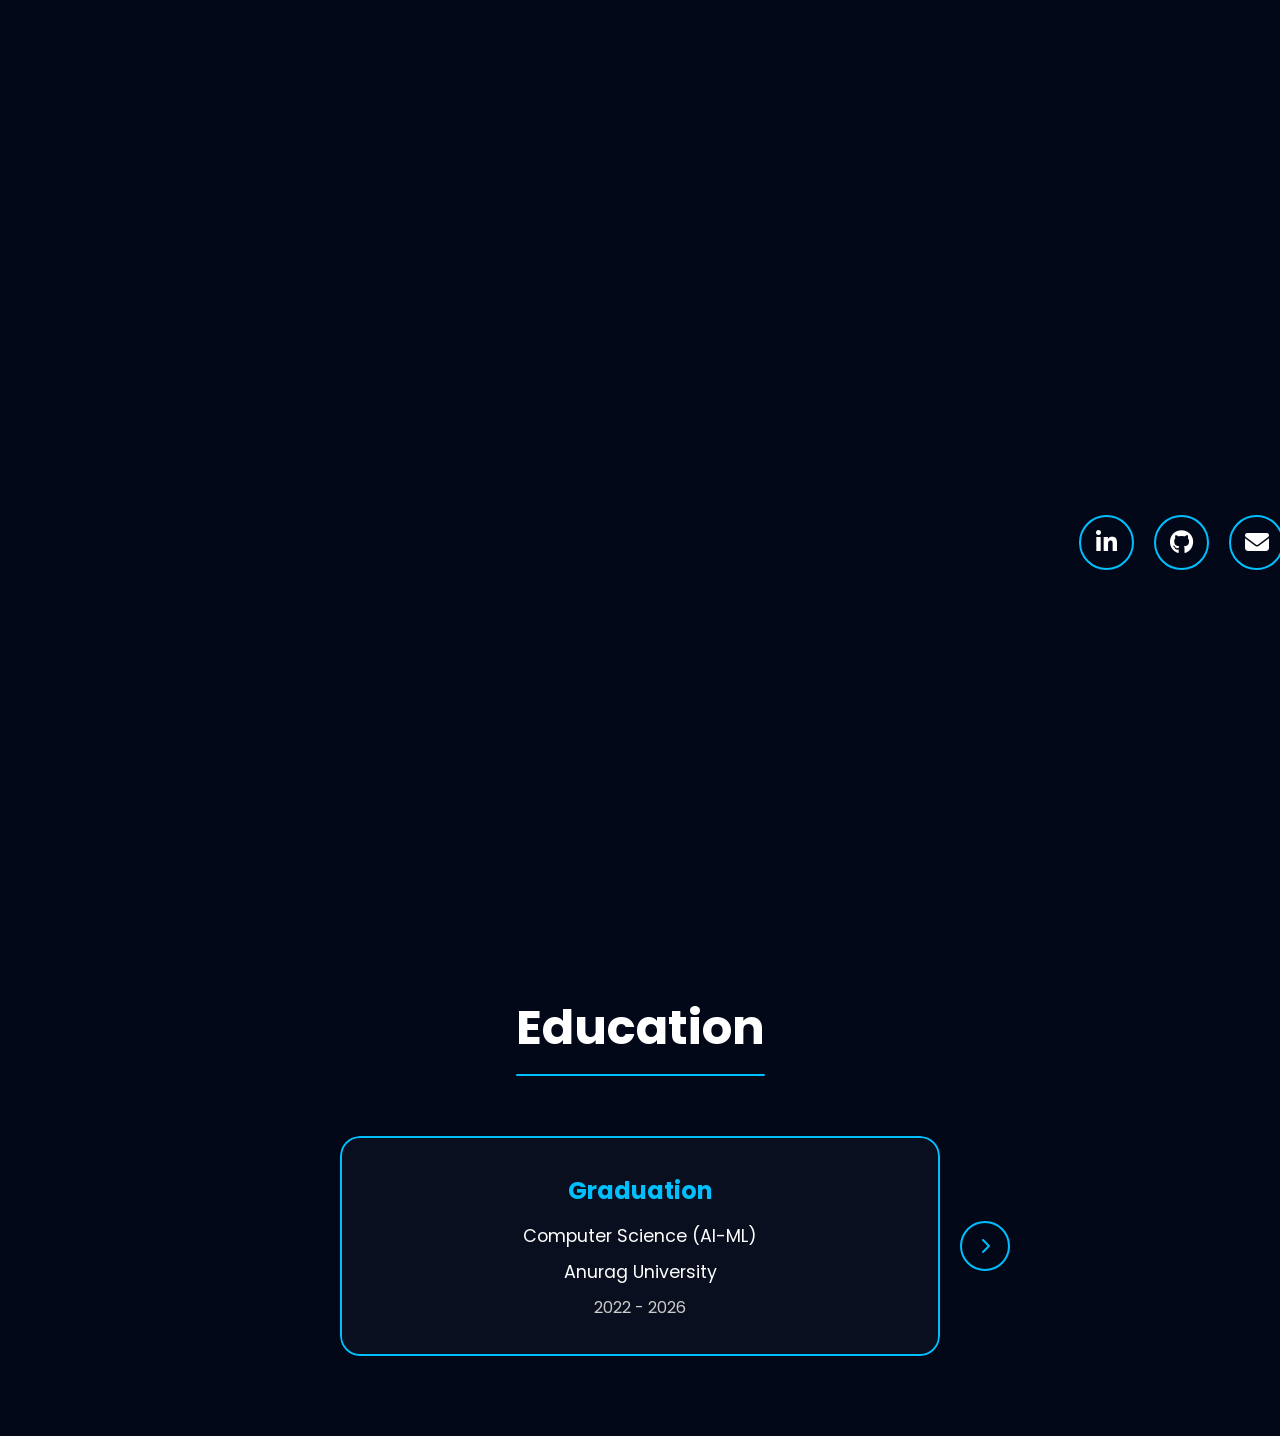
==== commit cb5f549d: "About page description updated" ====
--- a/Portfolio/index.html
+++ b/Portfolio/index.html
@@ -10,6 +10,7 @@
               href="https://cdnjs.cloudflare.com/ajax/libs/font-awesome/6.5.2/css/all.min.css">
 
         <link rel="stylesheet" href="style.css">
+        <script src="script.js"></script>
     </head>
 
     <body>
@@ -220,4 +221,4 @@
                 
     </body>
 
-</html>+</html>
--- a/Portfolio/style.css
+++ b/Portfolio/style.css
@@ -474,7 +474,11 @@
     font-size: 3rem;
     color: white;
     margin-bottom: 60px;
+    margin-left: auto;
+    margin-right: auto;
     position: relative;
+    width: fit-content;
+    max-width: 100%;
 }
 
 .section-heading::after,
@@ -487,11 +491,12 @@
 .contact-title::after {
     content: '';
     display: block;
-    width: 100px;
+    width: 100%;
     height: 2px;
     background: var(--primary-color);
-    margin: 10px auto 0;
+    margin: 10px 0 0;
     border-radius: 10px;
+    transform-origin: left center;
 }
 
 /* =========================
@@ -2338,6 +2343,94 @@
    REDUCED MOTION ACCESSIBILITY
 ========================================================= */
 
+/* =========================================================
+   SCROLL REVEAL
+========================================================= */
+
+.scroll-reveal-enabled .scroll-reveal-pending {
+    opacity: 0;
+    transform: translateY(42px) scale(0.98);
+    filter: blur(4px);
+    -webkit-filter: blur(4px);
+}
+
+.scroll-reveal-enabled .scroll-reveal-pending.section-heading::after,
+.scroll-reveal-enabled .scroll-reveal-pending.education-title::after,
+.scroll-reveal-enabled .scroll-reveal-pending.about-title::after,
+.scroll-reveal-enabled .scroll-reveal-pending.section-title::after,
+.scroll-reveal-enabled .scroll-reveal-pending.experience-title::after,
+.scroll-reveal-enabled .scroll-reveal-pending.projects-title::after,
+.scroll-reveal-enabled .scroll-reveal-pending.skills-title::after,
+.scroll-reveal-enabled .scroll-reveal-pending.contact-title::after {
+    transform: scaleX(0);
+}
+
+.scroll-reveal-enabled .scroll-reveal-active {
+    animation: scrollRevealUp 1.1s cubic-bezier(0.22, 1, 0.36, 1)
+        var(--reveal-delay, 0ms) both;
+    will-change: opacity, transform, filter;
+}
+
+.scroll-reveal-enabled .scroll-reveal-active.section-heading::after,
+.scroll-reveal-enabled .scroll-reveal-active.education-title::after,
+.scroll-reveal-enabled .scroll-reveal-active.about-title::after,
+.scroll-reveal-enabled .scroll-reveal-active.section-title::after,
+.scroll-reveal-enabled .scroll-reveal-active.experience-title::after,
+.scroll-reveal-enabled .scroll-reveal-active.projects-title::after,
+.scroll-reveal-enabled .scroll-reveal-active.skills-title::after,
+.scroll-reveal-enabled .scroll-reveal-active.contact-title::after {
+    animation: headingLineReveal 0.75s cubic-bezier(0.22, 1, 0.36, 1)
+        calc(var(--reveal-delay, 0ms) + 200ms) both;
+}
+
+@keyframes headingLineReveal {
+    from {
+        transform: scaleX(0);
+    }
+
+    to {
+        transform: scaleX(1);
+    }
+}
+
+@keyframes scrollRevealUp {
+    from {
+        opacity: 0;
+        transform: translateY(42px) scale(0.98);
+        filter: blur(4px);
+        -webkit-filter: blur(4px);
+    }
+
+    to {
+        opacity: 1;
+        transform: translateY(0) scale(1);
+        filter: blur(0);
+        -webkit-filter: blur(0);
+    }
+}
+
+@media screen and (max-width: 1024px) {
+    .scroll-reveal-enabled .scroll-reveal-pending {
+        transform: translateY(36px) scale(0.98);
+    }
+
+    @keyframes scrollRevealUp {
+        from {
+            opacity: 0;
+            transform: translateY(36px) scale(0.98);
+            filter: blur(4px);
+            -webkit-filter: blur(4px);
+        }
+
+        to {
+            opacity: 1;
+            transform: translateY(0) scale(1);
+            filter: blur(0);
+            -webkit-filter: blur(0);
+        }
+    }
+}
+
 @media (prefers-reduced-motion: reduce) {
     html {
         scroll-behavior: auto;
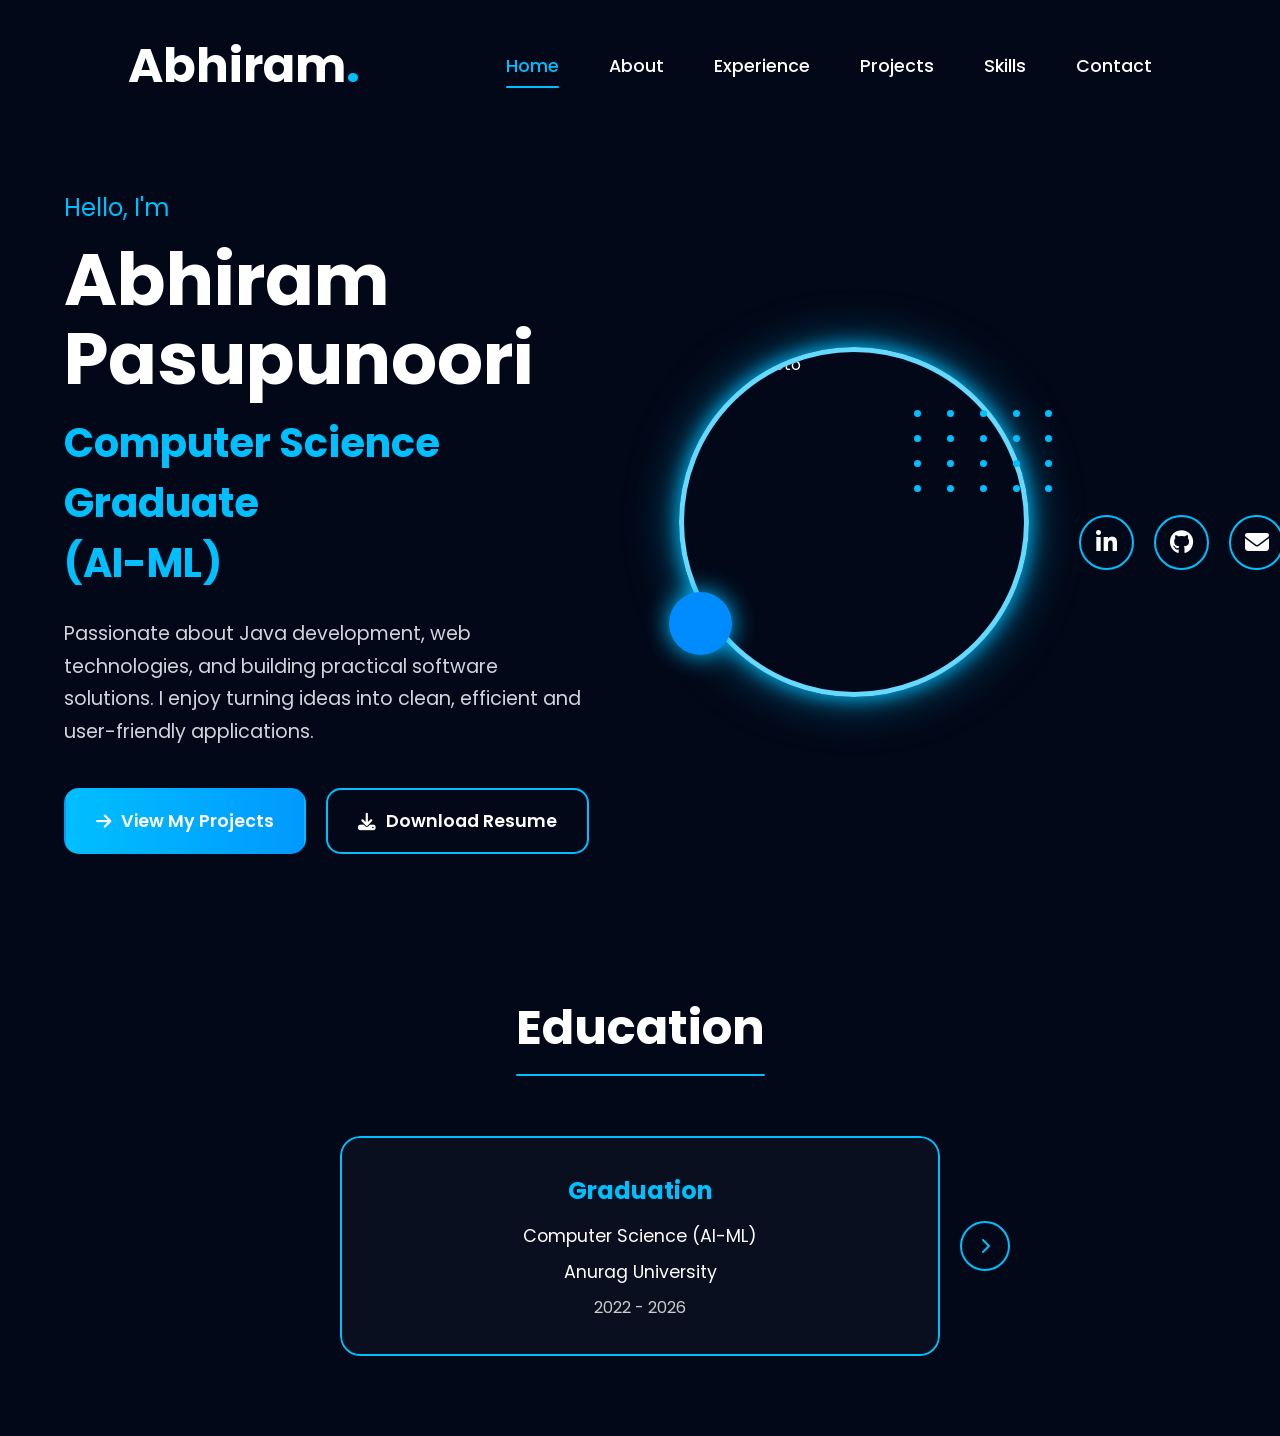
==== commit c2d403af: "Merge pull request #15 from AbhiramPasupunoori/about-page About page description updated" ====
--- a/Portfolio/index.html
+++ b/Portfolio/index.html
@@ -70,7 +70,7 @@
                             View My Projects
                         </a>
 
-                        <a href="https://drive.google.com/file/d/1ygHZJ8LLjUH2ce1LqSnngbZtbEJej1fi/view" download class="download-btn">
+                        <a href="https://drive.google.com/file/d/1yw0bfCq3Cj46B-0UytGr01RWqTVVDElC/view" download class="download-btn">
                             <i class="fa-solid fa-download"></i>
                              Download Resume
                         </a>
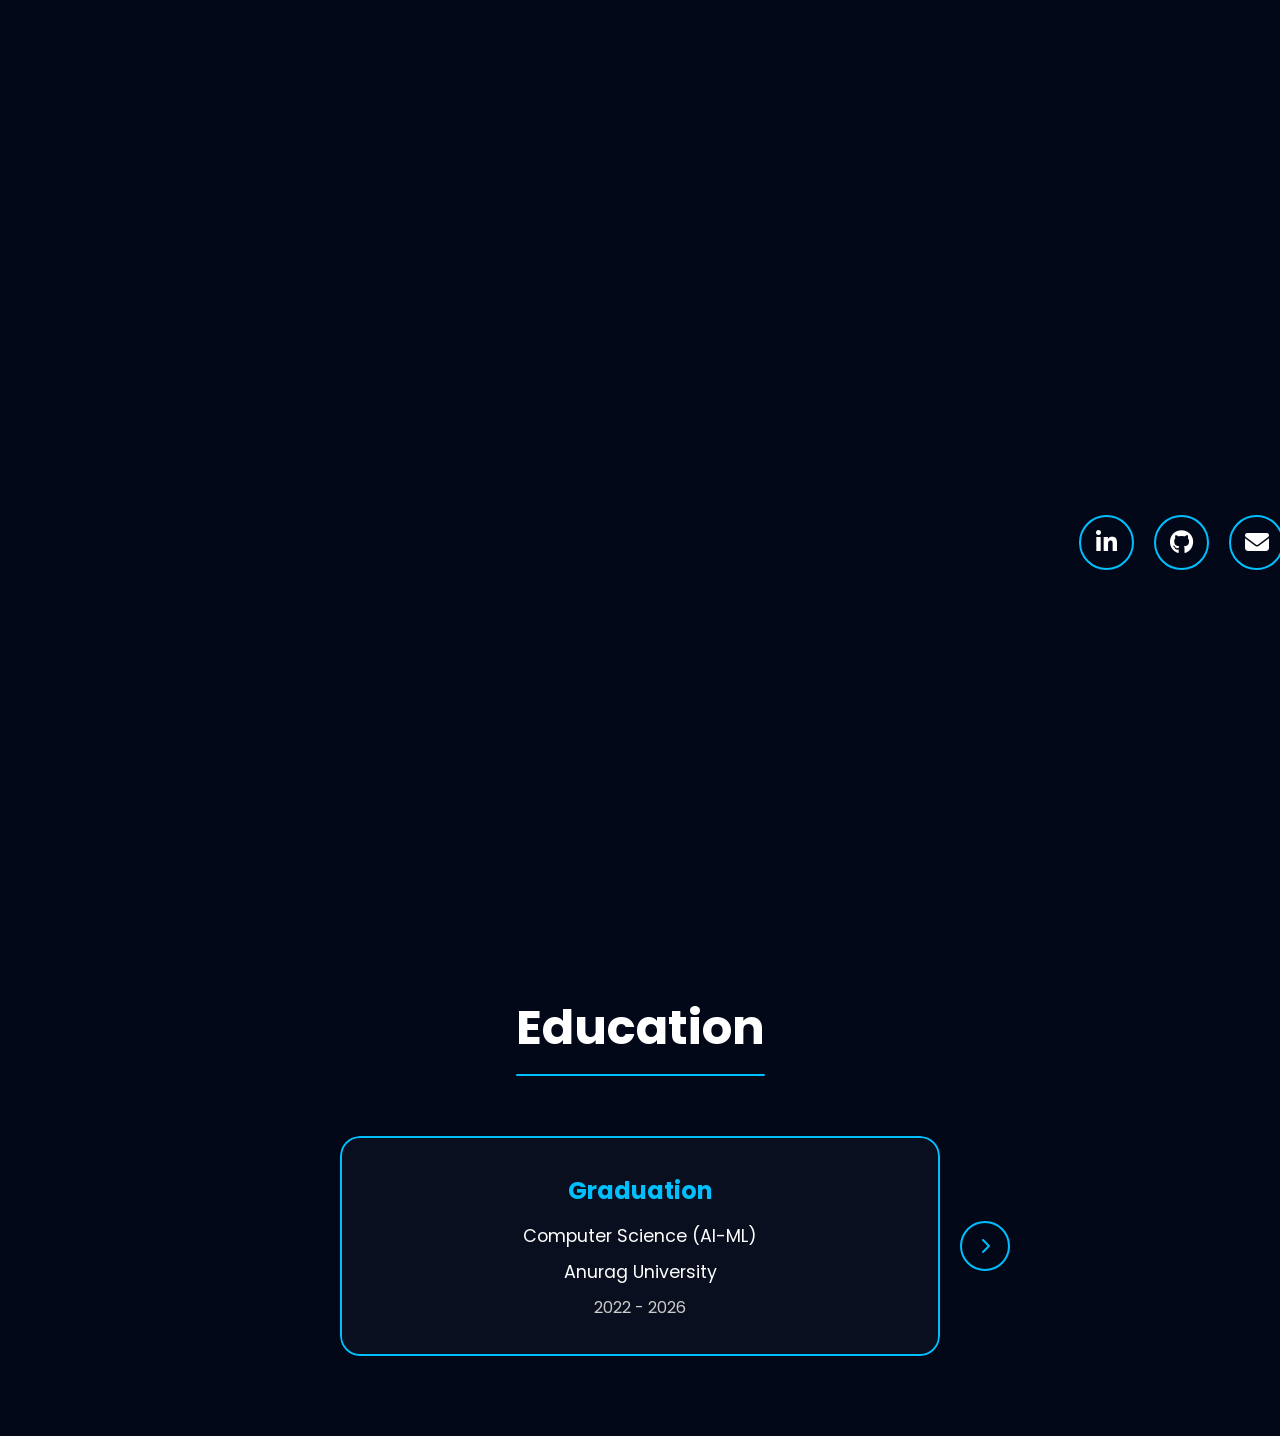
==== commit 6b1866e3: "Home page updated" ====
--- a/Portfolio/index.html
+++ b/Portfolio/index.html
@@ -52,15 +52,12 @@
                     </h1>
 
                     <h2>
-                        Computer Science Graduate       
-                        <br>(AI-ML)
+                        AI & Machine Learning Graduate
+                        <br>(CSE)
                     </h2>
 
                     <p class="description">
-                        Passionate about Java development, web technologies,
-                        and building practical software solutions. I enjoy
-                        turning ideas into clean, efficient and user-friendly
-                        applications.
+                        Focused on developing efficient, maintainable, and user-friendly applications that turn complex ideas into practical solutions.
                     </p>
 
                     <div class="hero-buttons">
--- a/Portfolio/style.css
+++ b/Portfolio/style.css
@@ -523,6 +523,17 @@
     max-width: 600px;
     overflow: hidden;
     border-radius: 20px;
+    transition:
+        transform 0.35s ease,
+        box-shadow 0.35s ease;
+}
+
+.slider-container:hover,
+.slider-container:focus-within {
+    transform: translateY(-6px);
+    box-shadow:
+        0 0 25px rgba(0, 191, 255, 0.55),
+        0 0 50px rgba(0, 191, 255, 0.28);
 }
 
 .education-slider {
@@ -551,9 +562,9 @@
 
 .edu-card:hover,
 .edu-card:focus-within {
-    transform: translateY(-6px);
+    transform: none;
     background: rgba(0, 191, 255, 0.06);
-    box-shadow: 0 10px 30px var(--primary-glow);
+    box-shadow: inset 0 0 24px rgba(0, 191, 255, 0.08);
 }
 
 .edu-card h3 {
